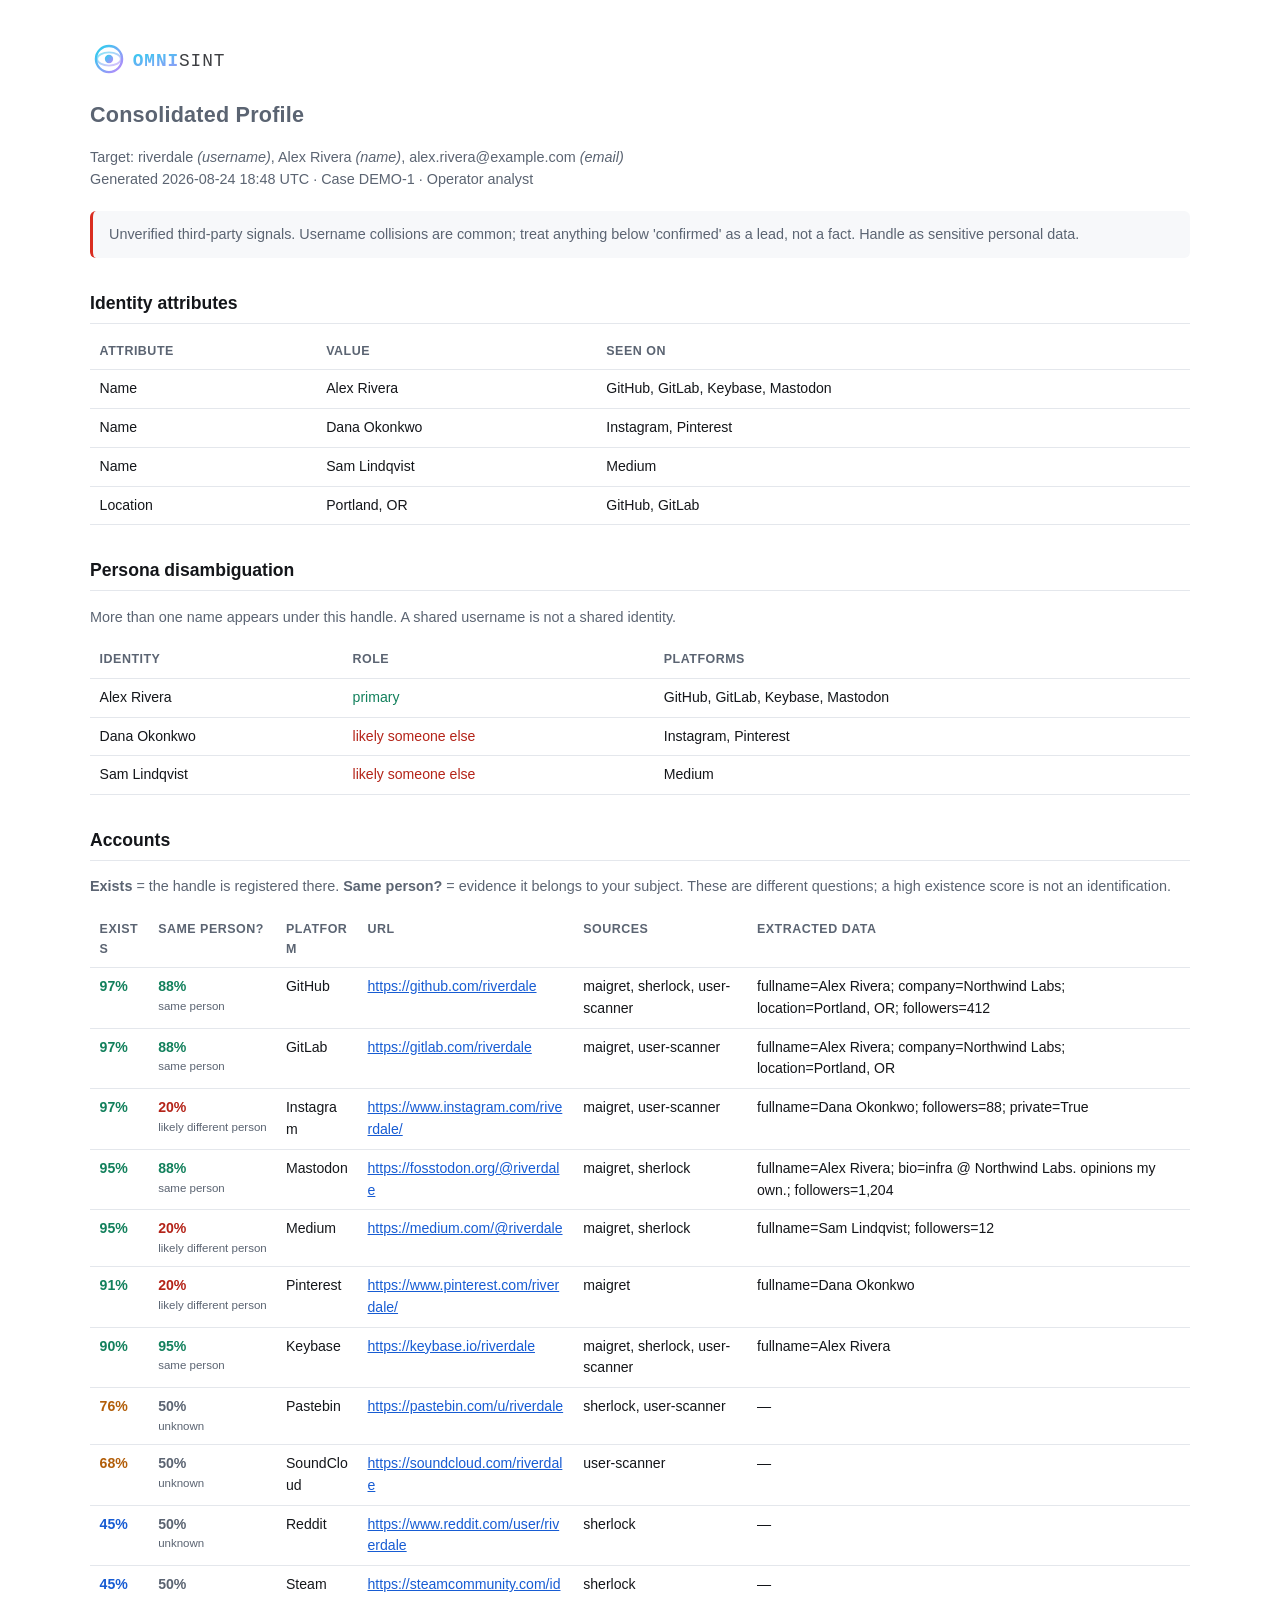
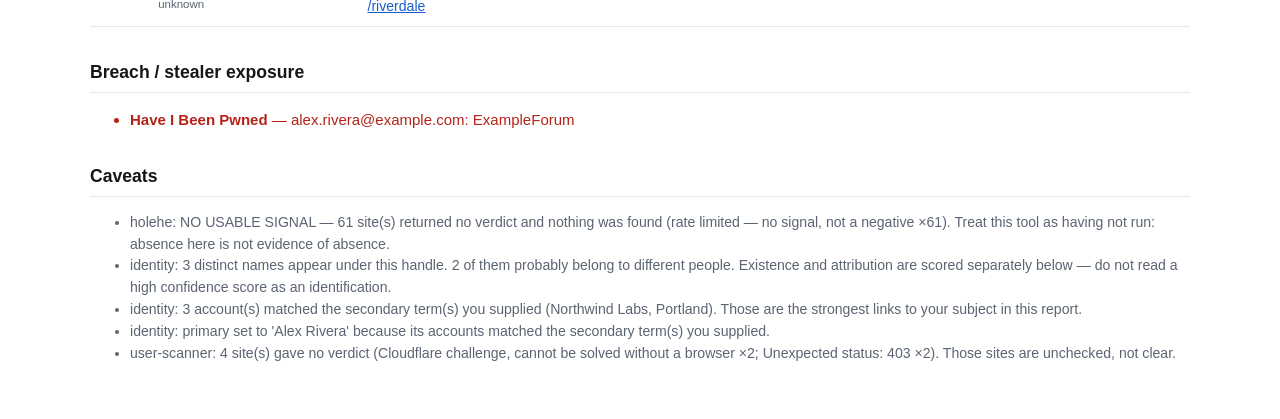
==== examples/sample-report.html @ 5b897448 "Omnisint: aggregate every local OSINT tool into one correlated profile Wraps maigret, sherlock, hole" ====
<!doctype html><meta charset="utf-8">
<title>Omnisint — riverdale, Alex Rivera, alex.rivera@example.com</title>
<style>
:root{--bg:#fff;--fg:#14161a;--mut:#5b6472;--line:#e4e7ec;--card:#f7f8fa}
@media(prefers-color-scheme:dark){:root{--bg:#0f1115;--fg:#e6e9ef;--mut:#98a2b3;--line:#242833;--card:#161923}}
body{background:var(--bg);color:var(--fg);font:15px/1.55 -apple-system,BlinkMacSystemFont,"Segoe UI",Inter,sans-serif;margin:0;padding:2.5rem 1.25rem;max-width:1100px;margin-inline:auto}
h1{font-size:1.6rem;margin:0 0 .3rem} h2{font-size:1.1rem;margin:2rem 0 .6rem;border-bottom:1px solid var(--line);padding-bottom:.35rem}
.meta{color:var(--mut);font-size:.9rem}
.note{background:var(--card);border-left:3px solid #d92d20;padding:.8rem 1rem;border-radius:6px;margin:1.25rem 0;color:var(--mut);font-size:.9rem}
table{width:100%;border-collapse:collapse;font-size:.88rem}
th,td{text-align:left;padding:.5rem .6rem;border-bottom:1px solid var(--line);vertical-align:top;word-break:break-word}
th{color:var(--mut);font-weight:600;font-size:.78rem;text-transform:uppercase;letter-spacing:.04em}
td.c{font-variant-numeric:tabular-nums;font-weight:700}
tr.confirmed td.c{color:#12805c} tr.probable td.c{color:#b25e09} tr.possible td.c{color:#175cd3} tr.weak td.c{color:var(--mut)}
td.a{font-variant-numeric:tabular-nums;font-weight:600;white-space:nowrap}
td.a .al{display:block;font-weight:400;font-size:.72rem;color:var(--mut)}
.same,td.a.same{color:#12805c} .diff,td.a.diff{color:#b42318} .unk,td.a.unk{color:var(--mut)}
a{color:#175cd3} ul.breach li{color:#b42318} ul.warn li{color:var(--mut);font-size:.88rem}
.wrap{overflow-x:auto}
.brand{margin:0 0 1.25rem} .brand svg{display:block;max-width:100%;height:auto}
h1{font-size:1.35rem;color:var(--mut);font-weight:600;letter-spacing:.01em}
</style>
<header class="brand"><svg viewBox="0 0 420 64" height="38" role="img" aria-label="Omnisint"
     xmlns="http://www.w3.org/2000/svg">
  <defs>
    <linearGradient id="og" x1="0" y1="0" x2="1" y2="1">
      <stop offset="0%" stop-color="#22d3ee"/>
      <stop offset="100%" stop-color="#c084fc"/>
    </linearGradient>
  </defs>
  <circle cx="32" cy="32" r="22" fill="none" stroke="url(#og)" stroke-width="4"/>
  <ellipse cx="32" cy="32" rx="20" ry="11" fill="none"
           stroke="url(#og)" stroke-width="3" opacity=".55"/>
  <circle cx="32" cy="32" r="7" fill="url(#og)"/>
  <text x="72" y="43" font-family="ui-monospace,SFMono-Regular,Menlo,monospace"
        font-size="30" letter-spacing="1.5">
    <tspan font-weight="700" fill="url(#og)">OMNI</tspan><tspan
       font-weight="400" fill="currentColor" opacity=".82">SINT</tspan>
  </text>
</svg></header>
<h1>Consolidated Profile</h1>
<p class="meta">Target: riverdale <em>(username)</em>, Alex Rivera <em>(name)</em>, alex.rivera@example.com <em>(email)</em><br>Generated 2026-08-24 18:48 UTC
 · Case DEMO-1 · Operator analyst</p>
<div class="note">Unverified third-party signals. Username collisions are common; treat anything below &#x27;confirmed&#x27; as a lead, not a fact. Handle as sensitive personal data.</div>
<h2>Identity attributes</h2>
<div class="wrap"><table><tr><th>Attribute</th><th>Value</th><th>Seen on</th></tr>
<tr><td>Name</td><td>Alex Rivera</td><td>GitHub, GitLab, Keybase, Mastodon</td></tr><tr><td>Name</td><td>Dana Okonkwo</td><td>Instagram, Pinterest</td></tr><tr><td>Name</td><td>Sam Lindqvist</td><td>Medium</td></tr><tr><td>Location</td><td>Portland, OR</td><td>GitHub, GitLab</td></tr></table></div>
<h2>Persona disambiguation</h2><p class="meta">More than one name appears under this handle. A shared username is not a shared identity.</p><div class='wrap'><table><tr><th>Identity</th><th>Role</th><th>Platforms</th></tr><tr><td>Alex Rivera</td><td class="same">primary</td><td>GitHub, GitLab, Keybase, Mastodon</td></tr><tr><td>Dana Okonkwo</td><td class="diff">likely someone else</td><td>Instagram, Pinterest</td></tr><tr><td>Sam Lindqvist</td><td class="diff">likely someone else</td><td>Medium</td></tr></table></div>
<h2>Accounts</h2>
<p class="meta"><strong>Exists</strong> = the handle is registered there.
<strong>Same person?</strong> = evidence it belongs to your subject. These are
different questions; a high existence score is not an identification.</p>
<div class="wrap"><table>
<tr><th>Exists</th><th>Same person?</th><th>Platform</th><th>URL</th><th>Sources</th><th>Extracted data</th></tr>
<tr class="confirmed"><td class="c">97%</td><td class="a same">88%<span class="al">same person</span></td><td>GitHub</td><td><a href="https://github.com/riverdale" rel="noreferrer noopener">https://github.com/riverdale</a></td><td>maigret, sherlock, user-scanner</td><td>fullname=Alex Rivera; company=Northwind Labs; location=Portland, OR; followers=412</td></tr><tr class="confirmed"><td class="c">97%</td><td class="a same">88%<span class="al">same person</span></td><td>GitLab</td><td><a href="https://gitlab.com/riverdale" rel="noreferrer noopener">https://gitlab.com/riverdale</a></td><td>maigret, user-scanner</td><td>fullname=Alex Rivera; company=Northwind Labs; location=Portland, OR</td></tr><tr class="confirmed"><td class="c">97%</td><td class="a diff">20%<span class="al">likely different person</span></td><td>Instagram</td><td><a href="https://www.instagram.com/riverdale/" rel="noreferrer noopener">https://www.instagram.com/riverdale/</a></td><td>maigret, user-scanner</td><td>fullname=Dana Okonkwo; followers=88; private=True</td></tr><tr class="confirmed"><td class="c">95%</td><td class="a same">88%<span class="al">same person</span></td><td>Mastodon</td><td><a href="https://fosstodon.org/@riverdale" rel="noreferrer noopener">https://fosstodon.org/@riverdale</a></td><td>maigret, sherlock</td><td>fullname=Alex Rivera; bio=infra @ Northwind Labs. opinions my own.; followers=1,204</td></tr><tr class="confirmed"><td class="c">95%</td><td class="a diff">20%<span class="al">likely different person</span></td><td>Medium</td><td><a href="https://medium.com/@riverdale" rel="noreferrer noopener">https://medium.com/@riverdale</a></td><td>maigret, sherlock</td><td>fullname=Sam Lindqvist; followers=12</td></tr><tr class="confirmed"><td class="c">91%</td><td class="a diff">20%<span class="al">likely different person</span></td><td>Pinterest</td><td><a href="https://www.pinterest.com/riverdale/" rel="noreferrer noopener">https://www.pinterest.com/riverdale/</a></td><td>maigret</td><td>fullname=Dana Okonkwo</td></tr><tr class="confirmed"><td class="c">90%</td><td class="a same">95%<span class="al">same person</span></td><td>Keybase</td><td><a href="https://keybase.io/riverdale" rel="noreferrer noopener">https://keybase.io/riverdale</a></td><td>maigret, sherlock, user-scanner</td><td>fullname=Alex Rivera</td></tr><tr class="probable"><td class="c">76%</td><td class="a unk">50%<span class="al">unknown</span></td><td>Pastebin</td><td><a href="https://pastebin.com/u/riverdale" rel="noreferrer noopener">https://pastebin.com/u/riverdale</a></td><td>sherlock, user-scanner</td><td>—</td></tr><tr class="probable"><td class="c">68%</td><td class="a unk">50%<span class="al">unknown</span></td><td>SoundCloud</td><td><a href="https://soundcloud.com/riverdale" rel="noreferrer noopener">https://soundcloud.com/riverdale</a></td><td>user-scanner</td><td>—</td></tr><tr class="possible"><td class="c">45%</td><td class="a unk">50%<span class="al">unknown</span></td><td>Reddit</td><td><a href="https://www.reddit.com/user/riverdale" rel="noreferrer noopener">https://www.reddit.com/user/riverdale</a></td><td>sherlock</td><td>—</td></tr><tr class="possible"><td class="c">45%</td><td class="a unk">50%<span class="al">unknown</span></td><td>Steam</td><td><a href="https://steamcommunity.com/id/riverdale" rel="noreferrer noopener">https://steamcommunity.com/id/riverdale</a></td><td>sherlock</td><td>—</td></tr>
</table></div>
<h2>Breach / stealer exposure</h2><ul class='breach'><li><strong>Have I Been Pwned</strong> — alex.rivera@example.com: ExampleForum</li></ul>
<h2>Caveats</h2><ul class='warn'><li>holehe: NO USABLE SIGNAL — 61 site(s) returned no verdict and nothing was found (rate limited — no signal, not a negative ×61). Treat this tool as having not run: absence here is not evidence of absence.</li><li>identity: 3 distinct names appear under this handle. 2 of them probably belong to different people. Existence and attribution are scored separately below — do not read a high confidence score as an identification.</li><li>identity: 3 account(s) matched the secondary term(s) you supplied (Northwind Labs, Portland). Those are the strongest links to your subject in this report.</li><li>identity: primary set to &#x27;Alex Rivera&#x27; because its accounts matched the secondary term(s) you supplied.</li><li>user-scanner: 4 site(s) gave no verdict (Cloudflare challenge, cannot be solved without a browser ×2; Unexpected status: 403 ×2). Those sites are unchecked, not clear.</li></ul>
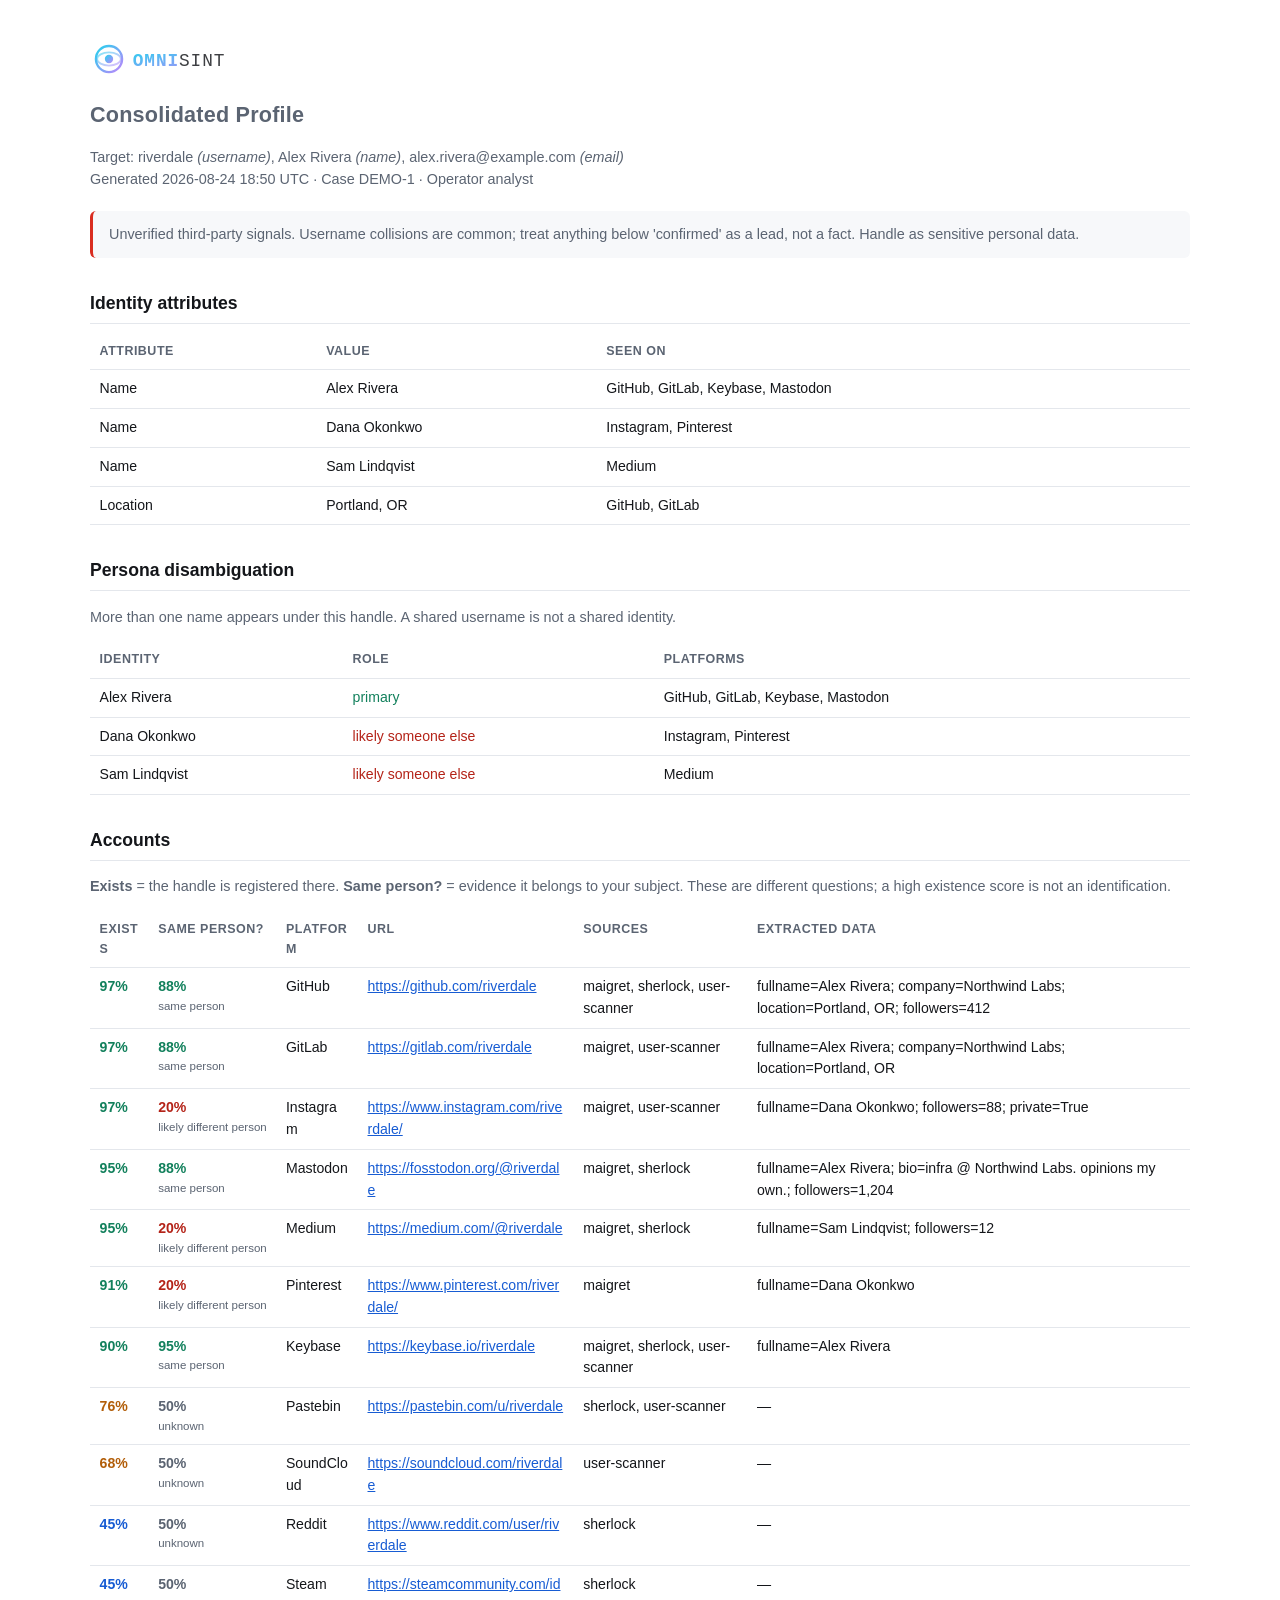
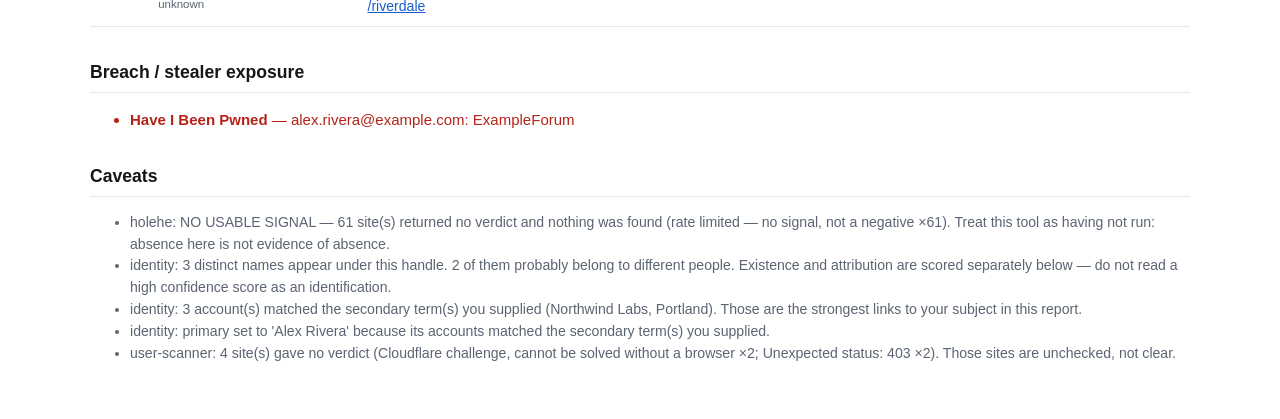
==== commit 2decc43f: "Add semicolon primary/secondary syntax; use fictional data in docs and tests     alex rivera, ajr; y" ====
--- a/examples/sample-report.html
+++ b/examples/sample-report.html
@@ -39,7 +39,7 @@
   </text>
 </svg></header>
 <h1>Consolidated Profile</h1>
-<p class="meta">Target: riverdale <em>(username)</em>, Alex Rivera <em>(name)</em>, alex.rivera@example.com <em>(email)</em><br>Generated 2026-08-24 18:48 UTC
+<p class="meta">Target: riverdale <em>(username)</em>, Alex Rivera <em>(name)</em>, alex.rivera@example.com <em>(email)</em><br>Generated 2026-08-24 18:50 UTC
  · Case DEMO-1 · Operator analyst</p>
 <div class="note">Unverified third-party signals. Username collisions are common; treat anything below &#x27;confirmed&#x27; as a lead, not a fact. Handle as sensitive personal data.</div>
 <h2>Identity attributes</h2>
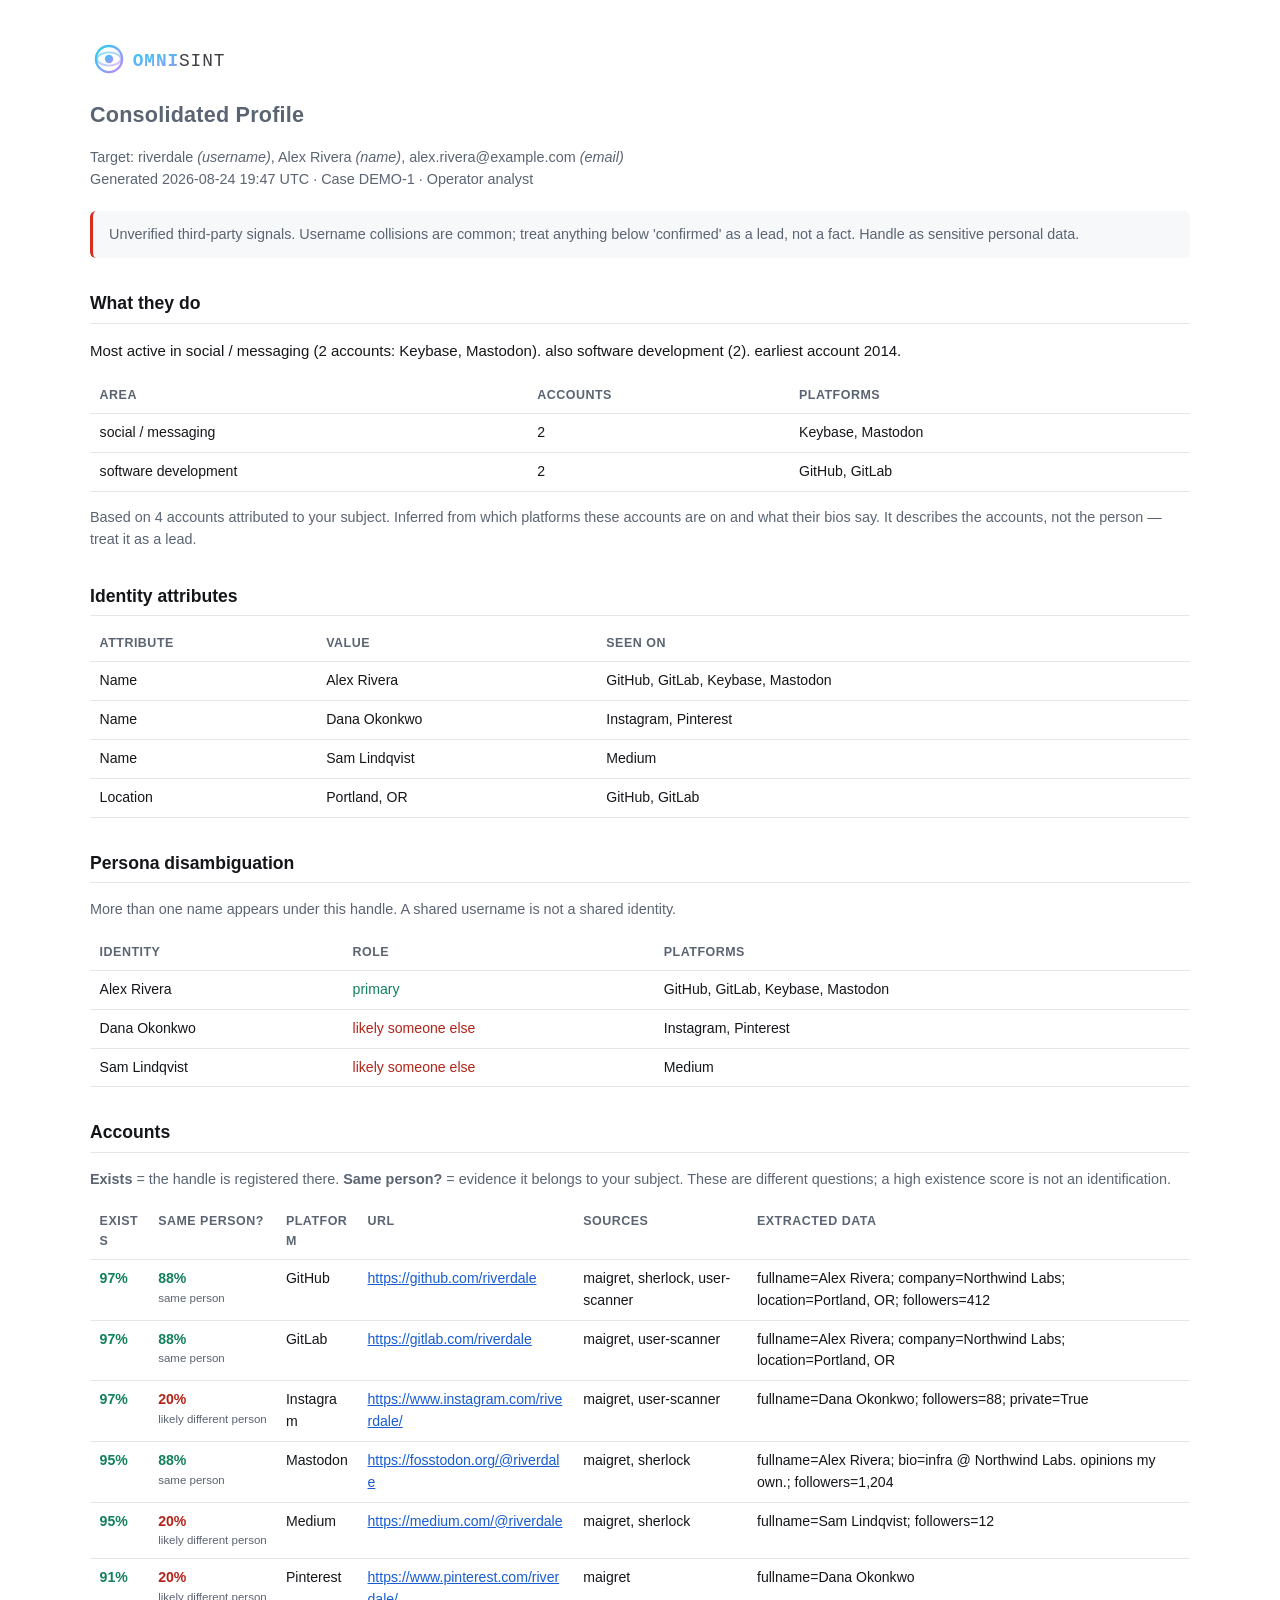
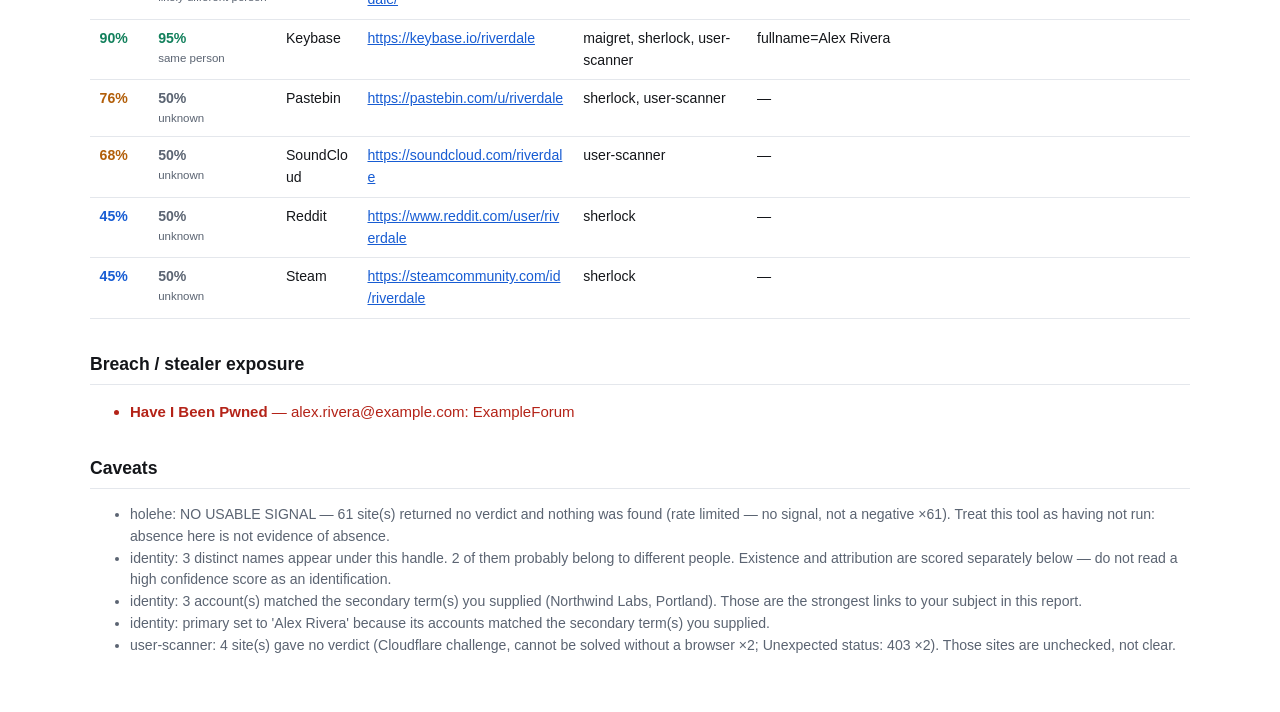
==== commit 8e7b4d8c: "Stack accounts into one identity, and infer what the subject does Two features that turn a list of h" ====
--- a/examples/sample-report.html
+++ b/examples/sample-report.html
@@ -39,9 +39,15 @@
   </text>
 </svg></header>
 <h1>Consolidated Profile</h1>
-<p class="meta">Target: riverdale <em>(username)</em>, Alex Rivera <em>(name)</em>, alex.rivera@example.com <em>(email)</em><br>Generated 2026-08-24 18:50 UTC
+<p class="meta">Target: riverdale <em>(username)</em>, Alex Rivera <em>(name)</em>, alex.rivera@example.com <em>(email)</em><br>Generated 2026-08-24 19:47 UTC
  · Case DEMO-1 · Operator analyst</p>
 <div class="note">Unverified third-party signals. Username collisions are common; treat anything below &#x27;confirmed&#x27; as a lead, not a fact. Handle as sensitive personal data.</div>
+<h2>What they do</h2>
+<p>Most active in social / messaging (2 accounts: Keybase, Mastodon). also software development (2). earliest account 2014.</p>
+<div class="wrap"><table><tr><th>Area</th><th>Accounts</th><th>Platforms</th></tr>
+<tr><td>social / messaging</td><td>2</td><td>Keybase, Mastodon</td></tr><tr><td>software development</td><td>2</td><td>GitHub, GitLab</td></tr>
+</table></div>
+<p class="meta">Based on 4 accounts attributed to your subject. Inferred from which platforms these accounts are on and what their bios say. It describes the accounts, not the person — treat it as a lead.</p>
 <h2>Identity attributes</h2>
 <div class="wrap"><table><tr><th>Attribute</th><th>Value</th><th>Seen on</th></tr>
 <tr><td>Name</td><td>Alex Rivera</td><td>GitHub, GitLab, Keybase, Mastodon</td></tr><tr><td>Name</td><td>Dana Okonkwo</td><td>Instagram, Pinterest</td></tr><tr><td>Name</td><td>Sam Lindqvist</td><td>Medium</td></tr><tr><td>Location</td><td>Portland, OR</td><td>GitHub, GitLab</td></tr></table></div>
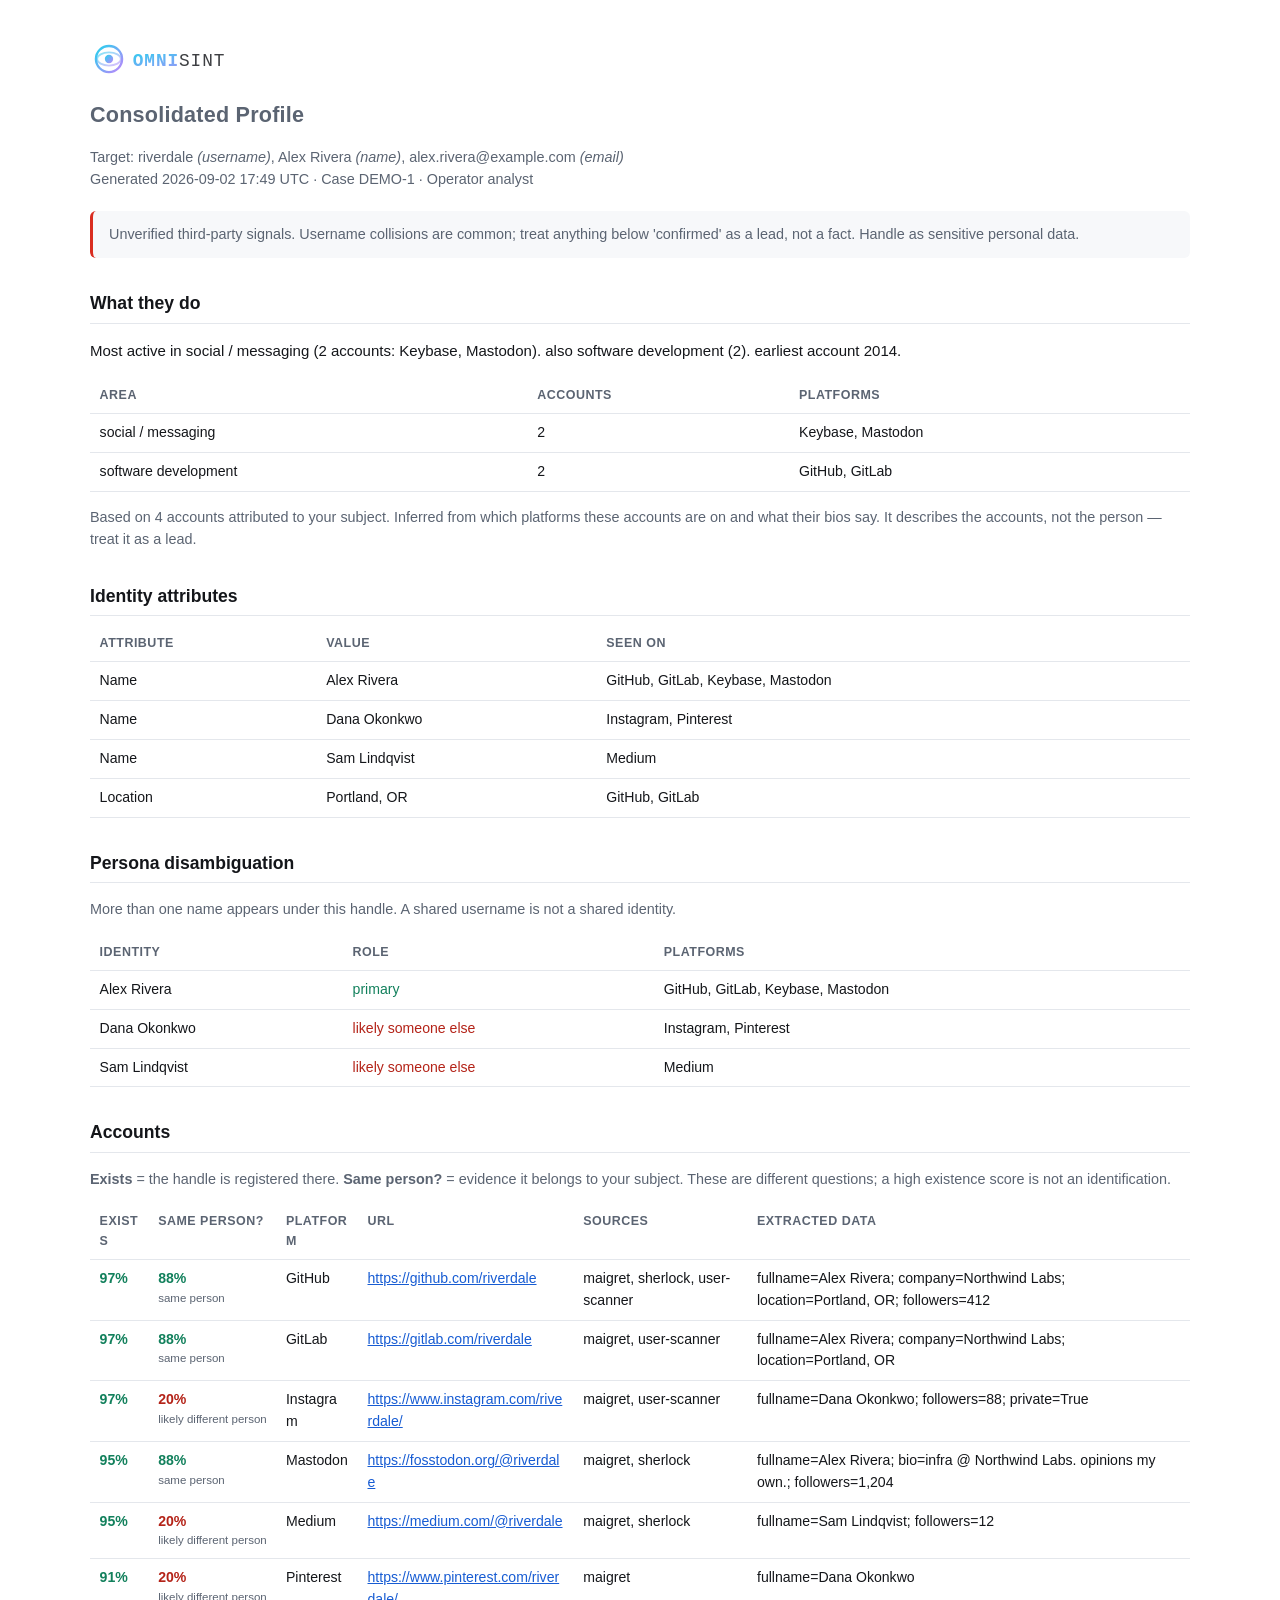
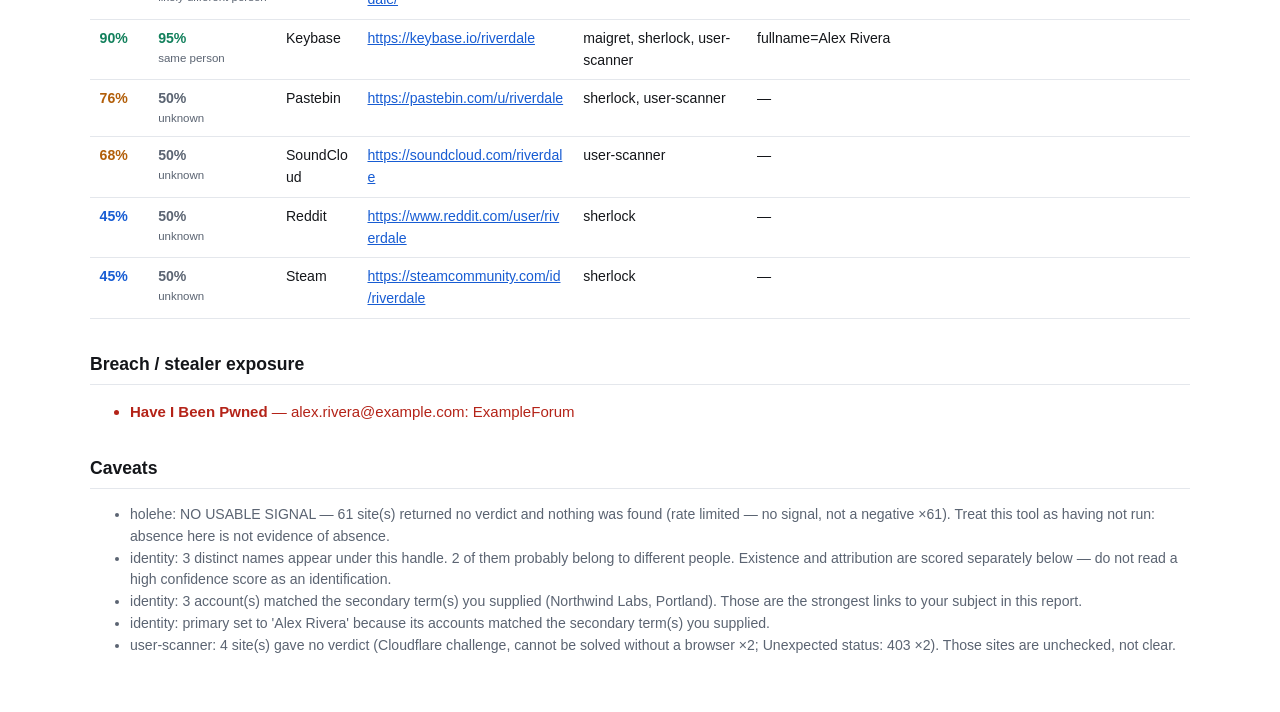
==== commit e4d802ac: "Add PyPI release workflow, CI, and real package metadata Publishes on GitHub Release via trusted pub" ====
--- a/examples/sample-report.html
+++ b/examples/sample-report.html
@@ -39,7 +39,7 @@
   </text>
 </svg></header>
 <h1>Consolidated Profile</h1>
-<p class="meta">Target: riverdale <em>(username)</em>, Alex Rivera <em>(name)</em>, alex.rivera@example.com <em>(email)</em><br>Generated 2026-08-24 19:47 UTC
+<p class="meta">Target: riverdale <em>(username)</em>, Alex Rivera <em>(name)</em>, alex.rivera@example.com <em>(email)</em><br>Generated 2026-09-02 17:49 UTC
  · Case DEMO-1 · Operator analyst</p>
 <div class="note">Unverified third-party signals. Username collisions are common; treat anything below &#x27;confirmed&#x27; as a lead, not a fact. Handle as sensitive personal data.</div>
 <h2>What they do</h2>
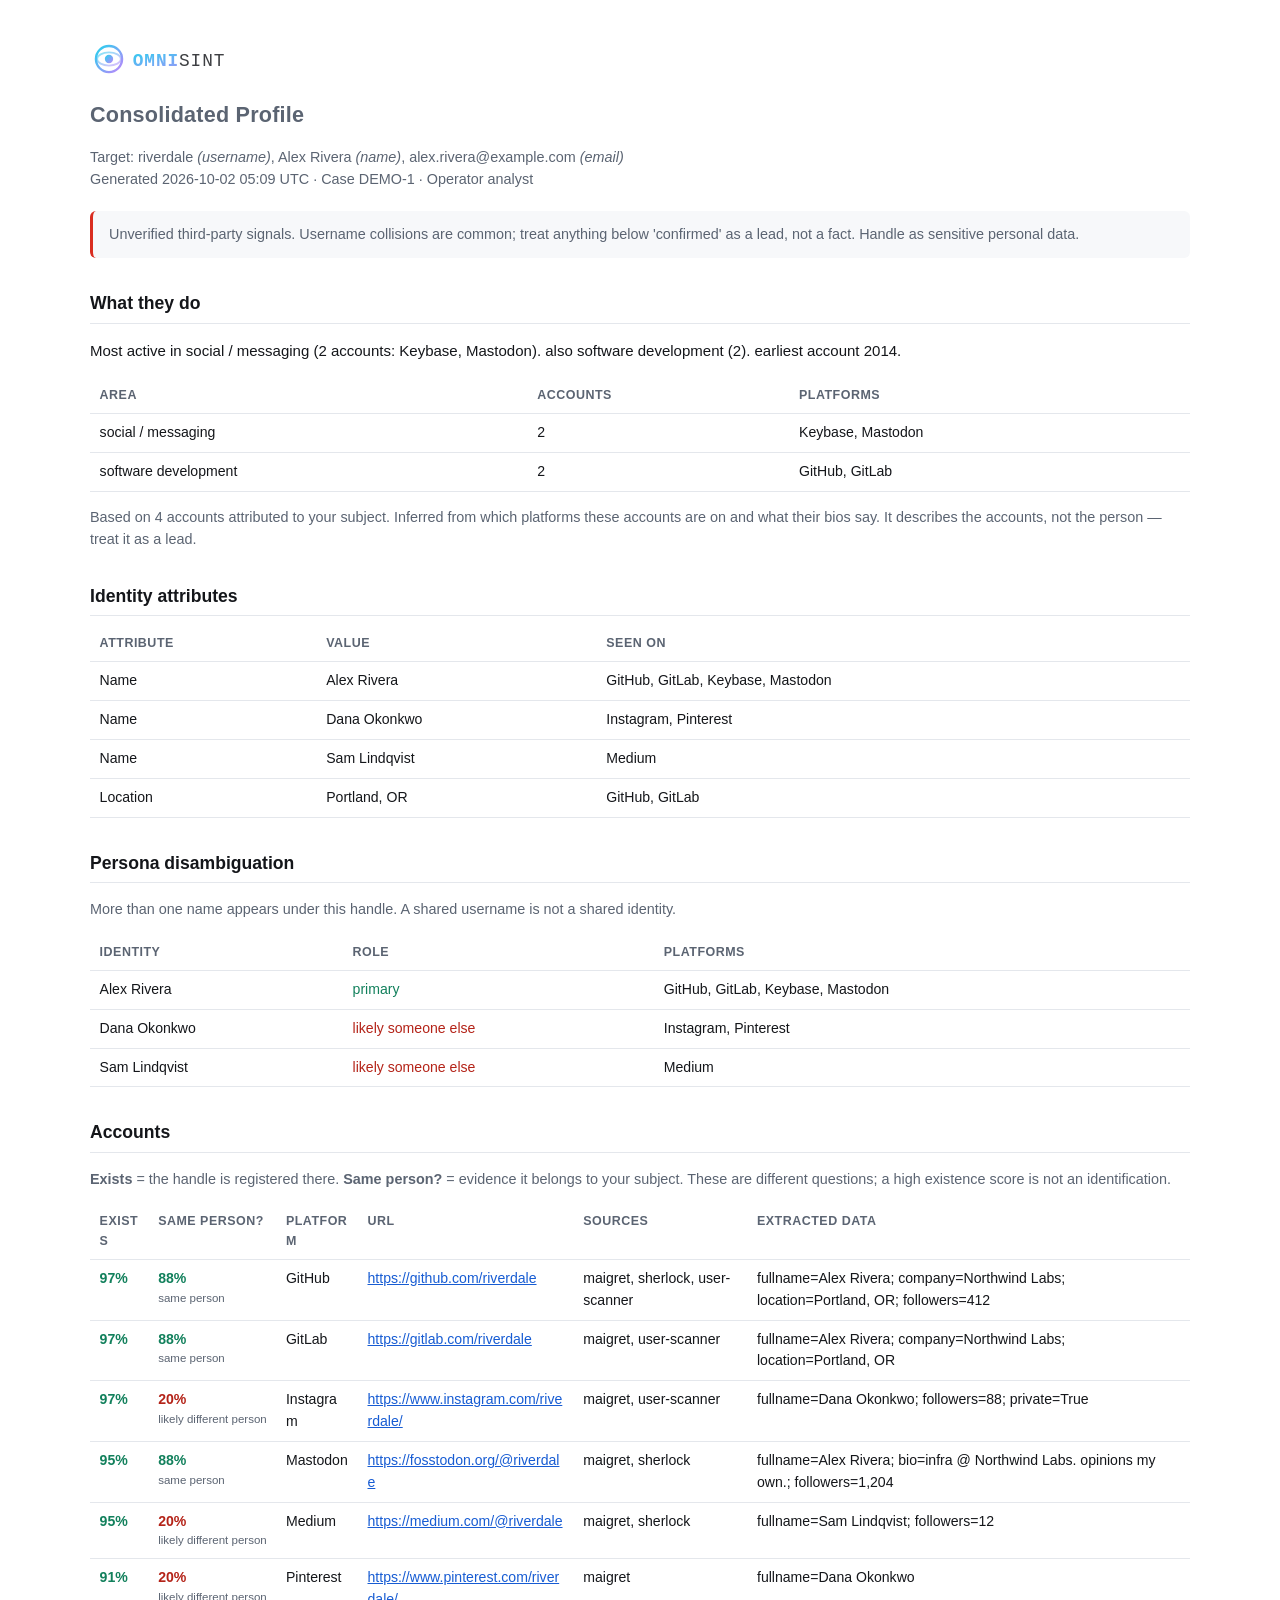
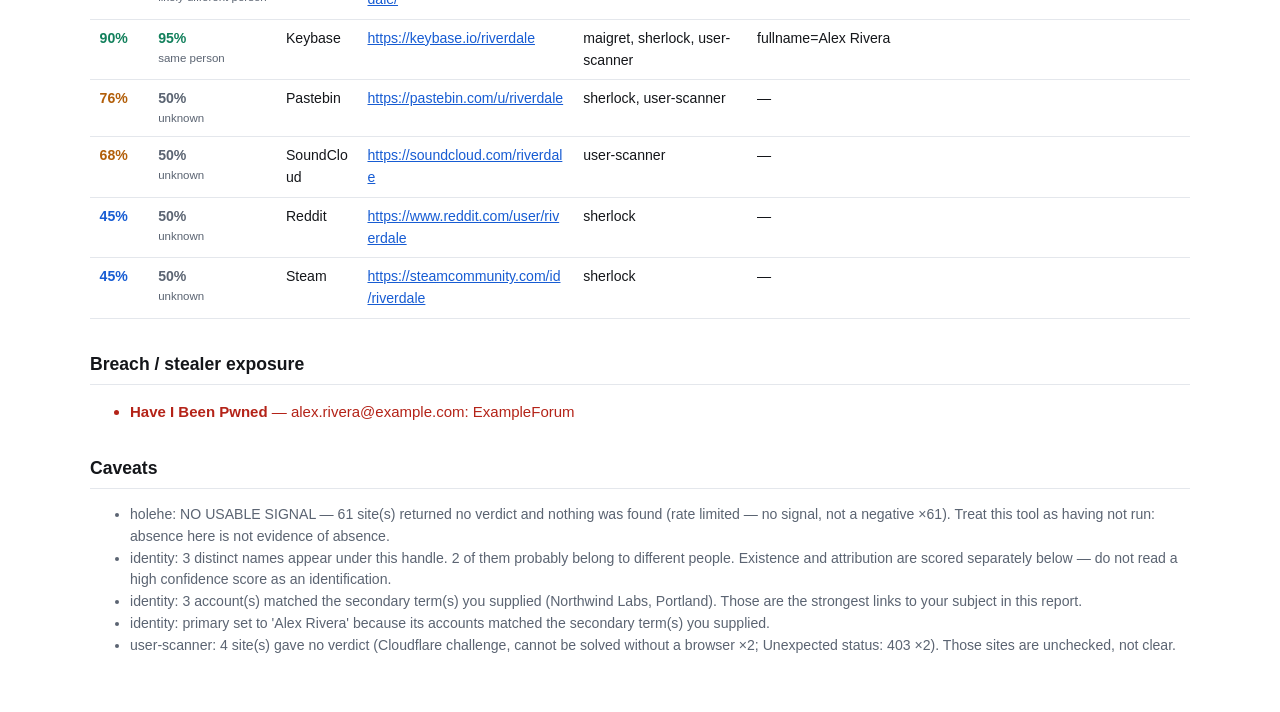
==== commit a0f5a237: "Add SpiderFoot as a backend and the OSINT Framework as a launcher Two requests, two different shapes" ====
--- a/examples/sample-report.html
+++ b/examples/sample-report.html
@@ -39,7 +39,7 @@
   </text>
 </svg></header>
 <h1>Consolidated Profile</h1>
-<p class="meta">Target: riverdale <em>(username)</em>, Alex Rivera <em>(name)</em>, alex.rivera@example.com <em>(email)</em><br>Generated 2026-09-02 17:49 UTC
+<p class="meta">Target: riverdale <em>(username)</em>, Alex Rivera <em>(name)</em>, alex.rivera@example.com <em>(email)</em><br>Generated 2026-10-02 05:09 UTC
  · Case DEMO-1 · Operator analyst</p>
 <div class="note">Unverified third-party signals. Username collisions are common; treat anything below &#x27;confirmed&#x27; as a lead, not a fact. Handle as sensitive personal data.</div>
 <h2>What they do</h2>
